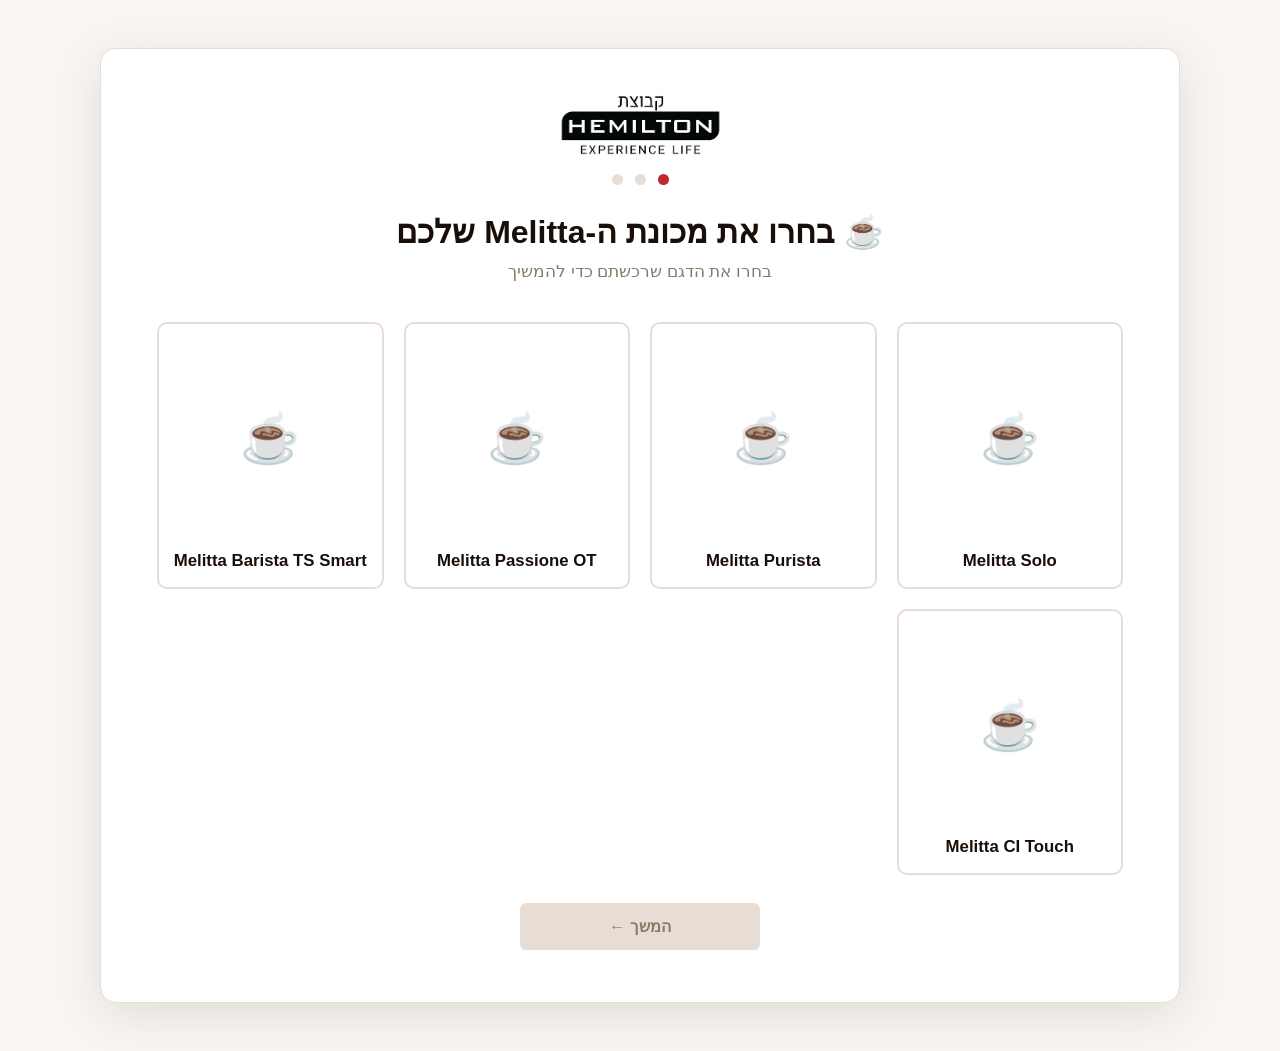
==== melitta/index.html @ 5f7559dd "Add Melitta interface with 5 machines and a fixed gift New melitta/ mirrors the Gaggia flow but is C" ====
<!DOCTYPE html>
<html lang="he" dir="rtl">
<head>
  <meta charset="UTF-8" />
  <meta name="viewport" content="width=device-width, initial-scale=1.0" />
  <title>Melitta Club - הרשמה ובחירת מתנה</title>
  <link rel="stylesheet" href="../styles.css" />
</head>
<body>
  <div class="app-shell">

    <header class="brand-header">
      <img src="../logo.png" alt="קבוצת Hemilton" class="brand-logo" />
    </header>

    <div class="progress-dots" aria-hidden="true">
      <span class="dot active" data-step="0"></span>
      <span class="dot" data-step="1"></span>
      <span class="dot" data-step="2"></span>
    </div>

    <!-- מסך 0: בחירת מכונת קפה -->
    <section id="screen-0" class="screen active" aria-labelledby="screen0-title">
      <div class="screen-header">
        <h1 id="screen0-title">☕ בחרו את מכונת ה-Melitta שלכם</h1>
        <p>בחרו את הדגם שרכשתם כדי להמשיך</p>
      </div>

      <div class="machine-grid" id="machine-grid" role="listbox" aria-label="אפשרויות מכונת קפה"></div>

      <div class="form-actions">
        <button type="button" id="start-button" class="primary-button" disabled>המשך ←</button>
      </div>
    </section>

    <!-- מסך 1: פרטים אישיים -->
    <section id="screen-1" class="screen" aria-labelledby="screen1-title">
      <div class="screen-header">
        <h1 id="screen1-title">☕ מצטרפים למועדון ה-Melitta</h1>
        <p>מלאו את הפרטים שלכם כדי להמשיך למתנה</p>
      </div>

      <form id="details-form" class="details-form" novalidate>
        <div class="field-group">
          <label for="firstName">שם פרטי</label>
          <input type="text" id="firstName" name="firstName" required autocomplete="given-name" />
          <span class="error-msg" data-error-for="firstName"></span>
        </div>

        <div class="field-group">
          <label for="lastName">שם משפחה</label>
          <input type="text" id="lastName" name="lastName" required autocomplete="family-name" />
          <span class="error-msg" data-error-for="lastName"></span>
        </div>

        <div class="field-group">
          <label for="phone">טלפון</label>
          <input type="tel" id="phone" name="phone" required autocomplete="tel" placeholder="05X-XXXXXXX" />
          <span class="error-msg" data-error-for="phone"></span>
        </div>

        <div class="field-group">
          <label for="email">אימייל</label>
          <input type="email" id="email" name="email" required autocomplete="email" placeholder="name@example.com" />
          <span class="error-msg" data-error-for="email"></span>
        </div>

        <div class="field-group field-group--full">
          <label>היכן רכשת את המכונה? <span class="optional-tag">(אופציונלי)</span></label>
          <div class="store-grid" id="store-grid" role="listbox" aria-label="רשת שיווק">
            <button type="button" class="store-tile" data-store="machsanei-hashmal" data-store-label="מחסני חשמל" role="option" aria-selected="false" aria-label="מחסני חשמל">
              <img src="../img/s_machsanei.png" alt="מחסני חשמל" class="store-logo" />
            </button>
            <button type="button" class="store-tile" data-store="ksp" data-store-label="KSP" role="option" aria-selected="false" aria-label="KSP">
              <img src="../img/s_ksp.jpg" alt="KSP" class="store-logo" />
            </button>
            <button type="button" class="store-tile" data-store="bug" data-store-label="באג" role="option" aria-selected="false" aria-label="באג">
              <img src="../img/s_bug.png" alt="באג" class="store-logo" />
            </button>
            <button type="button" class="store-tile store-tile--text" data-store="shekem-electric" data-store-label="שקם אלקטריק" role="option" aria-selected="false" aria-label="שקם אלקטריק">
              <span class="store-name">שקם אלקטריק</span>
            </button>
            <button type="button" class="store-tile store-tile--text" data-store="other" data-store-label="אחר" role="option" aria-selected="false" aria-label="אחר">
              <span class="store-icon">➕</span>
              <span class="store-name">אחר</span>
            </button>
          </div>
          <input type="text" id="store-other" class="store-other-input" placeholder="שם החנות" hidden />
        </div>

        <div class="field-group field-group--full">
          <label for="invoice">חשבונית קנייה <span class="optional-tag">(אופציונלי)</span></label>
          <input type="file" id="invoice" name="invoice" accept="image/*,application/pdf" />
          <span class="file-hint" id="invoice-hint">תמונה או PDF, עד 5MB</span>
          <span class="error-msg" data-error-for="invoice"></span>
        </div>

        <div class="form-actions">
          <button type="submit" class="primary-button">המשך למתנה ←</button>
        </div>
      </form>
    </section>

    <!-- מסך 2: המתנה הקבועה -->
    <section id="screen-2" class="screen" aria-labelledby="screen2-title">
      <div class="screen-header">
        <h1 id="screen2-title">🎁 המתנה שלכם</h1>
        <p>קיבלתם את המתנה הבאה במתנה על רכישת המכונה</p>
      </div>

      <div class="gift-grid gift-grid--single" id="gift-carousel" role="list" aria-label="המתנה שלכם"></div>

      <div class="form-actions">
        <button type="button" id="back-button" class="secondary-button">→ חזרה</button>
        <button type="button" id="confirm-gift-button" class="primary-button" disabled>אישור והרשמה</button>
      </div>
    </section>

    <!-- מסך אישור -->
    <section id="screen-confirm" class="screen" aria-labelledby="confirm-title">
      <div class="confirm-panel">
        <div class="confirm-icon">✅</div>
        <h1 id="confirm-title">תודה, ההרשמה הושלמה!</h1>
        <p>פרטי ההרשמה שלכם:</p>
        <dl class="confirm-details" id="confirm-details"></dl>
        <button type="button" id="restart-button" class="secondary-button">הרשמה חדשה</button>
      </div>
    </section>

  </div>

  <script src="script.js"></script>
</body>
</html>
---- styles.css ----
:root {
  --melitta-red: #c1272d;
  --melitta-red-dark: #9e1f24;
  --text-dark: #1a0f08;
  --text-brown: #5c4035;
  --text-muted: #8a7a6a;
  --bg-cream: #f8f5f2;
  --bg-white: #ffffff;
  --border-light: #e8ddd4;
  --gold-accent: #c9a870;
}

* {
  box-sizing: border-box;
}

body {
  margin: 0;
  font-family: Arial, "Segoe UI", sans-serif;
  background: var(--bg-cream);
  min-height: 100vh;
  display: flex;
  align-items: center;
  justify-content: center;
  padding: 48px 32px;
}

/* ===== גרסת דסקטופ: מיכל רחב ומרווח ===== */
.app-shell {
  width: 100%;
  max-width: 1080px;
  background: var(--bg-white);
  border-radius: 16px;
  box-shadow: 0 12px 48px rgba(26, 15, 8, 0.10);
  border: 1px solid var(--border-light);
  padding: 44px 56px 52px;
  position: relative;
}

/* לקובץ הלוגו יש שוליים לבנים מובנים - הגובה הקבוע + overflow קוצצים אותם */
.brand-header {
  display: flex;
  align-items: center;
  justify-content: center;
  height: 63px;
  overflow: hidden;
  margin-bottom: 18px;
}

.brand-logo {
  width: 175px;
  max-width: 100%;
  height: auto;
}

.progress-dots {
  display: flex;
  justify-content: center;
  gap: 12px;
  margin-bottom: 28px;
}

.dot {
  width: 11px;
  height: 11px;
  border-radius: 50%;
  background: var(--border-light);
  transition: background 0.25s ease;
}

.dot.active {
  background: var(--melitta-red);
}

.screen {
  display: none;
  animation: fade-in 0.3s ease;
}

.screen.active {
  display: block;
}

@keyframes fade-in {
  from { opacity: 0; transform: translateY(8px); }
  to { opacity: 1; transform: translateY(0); }
}

.screen-header {
  text-align: center;
  margin-bottom: 36px;
}

.screen-header h1 {
  font-size: 2rem;
  color: var(--text-dark);
  margin: 0 0 10px;
}

.screen-header p {
  color: var(--text-muted);
  margin: 0;
  font-size: 1.05rem;
}

/* ===== טופס: שתי עמודות בדסקטופ ===== */
.details-form {
  display: grid;
  grid-template-columns: 1fr 1fr;
  gap: 18px 28px;
  max-width: 820px;
  margin: 0 auto;
}

.field-group {
  display: flex;
  flex-direction: column;
  gap: 6px;
  min-width: 0; /* מאפשר לשדות להצטמצם בתוך תא ה-grid */
}

/* שדות שנפרסים על כל הרוחב (חשבונית, כפתורים) */
.field-group--full,
.details-form .form-actions {
  grid-column: 1 / -1;
}

.field-group label {
  font-size: 0.95rem;
  color: var(--text-brown);
  font-weight: 600;
}

.field-group input {
  width: 100%;
  min-width: 0; /* מונע גלישה של input[type=file] שרוחבו המובנה גדול מהתא */
  padding: 13px 16px;
  border: 1.5px solid var(--border-light);
  border-radius: 6px;
  font-size: 1rem;
  background: var(--bg-white);
  outline: none;
  transition: border-color 0.2s ease;
}

.field-group input:focus {
  border-color: var(--melitta-red);
}

.field-group input.invalid {
  border-color: var(--melitta-red);
}

.error-msg {
  color: var(--melitta-red);
  font-size: 0.82rem;
  min-height: 1em;
}

.optional-tag {
  color: var(--text-muted);
  font-weight: 400;
  font-size: 0.85rem;
}

/* בורר רשת שיווק */
.store-grid {
  display: grid;
  grid-template-columns: repeat(5, 1fr);
  gap: 10px;
}

.store-tile {
  display: flex;
  flex-direction: column;
  align-items: center;
  justify-content: center;
  gap: 6px;
  min-height: 64px;
  padding: 10px 8px;
  background: var(--bg-white);
  border: 1.5px solid var(--border-light);
  border-radius: 8px;
  cursor: pointer;
  font-family: inherit;
  transition: border-color 0.2s ease, transform 0.15s ease, box-shadow 0.2s ease;
}

.store-logo {
  max-width: 100%;
  max-height: 34px;
  object-fit: contain;
}

.store-tile:hover {
  transform: translateY(-2px);
  border-color: var(--gold-accent);
}

.store-tile.selected {
  border-color: var(--melitta-red);
  box-shadow: 0 6px 16px rgba(193, 39, 45, 0.18);
  background: var(--bg-cream);
}

.store-icon {
  font-size: 1.6rem;
  line-height: 1;
}

.store-name {
  font-size: 0.78rem;
  font-weight: 600;
  color: var(--text-brown);
  text-align: center;
}

.store-other-input {
  width: 100%;
  min-width: 0;
  margin-top: 10px;
  padding: 12px 14px;
  border: 1.5px solid var(--border-light);
  border-radius: 6px;
  font-size: 1rem;
  font-family: inherit;
  outline: none;
}

.store-other-input:focus {
  border-color: var(--melitta-red);
}

@media (max-width: 900px) {
  .store-grid { grid-template-columns: repeat(3, 1fr); }
}

@media (max-width: 560px) {
  .store-grid { grid-template-columns: repeat(2, 1fr); }
  .store-name { font-size: 0.72rem; }
}

.file-hint {
  color: var(--text-muted);
  font-size: 0.8rem;
}

.field-group input[type="file"] {
  padding: 11px 14px;
  font-size: 0.9rem;
  background: var(--bg-cream);
  cursor: pointer;
}

/* ===== כפתורים: ממורכזים ולא נמתחים לכל הרוחב ===== */
.form-actions {
  display: flex;
  gap: 14px;
  margin-top: 16px;
  justify-content: center;
}

.primary-button, .secondary-button {
  flex: 0 1 240px;
  padding: 14px 28px;
  border-radius: 6px;
  font-size: 1rem;
  font-weight: 600;
  cursor: pointer;
  border: none;
  transition: background 0.2s ease, transform 0.1s ease;
}

.primary-button {
  background: var(--melitta-red);
  color: var(--bg-white);
}

.primary-button:not(:disabled):hover {
  background: var(--melitta-red-dark);
}

.primary-button:disabled {
  background: var(--border-light);
  color: var(--text-muted);
  cursor: not-allowed;
}

.primary-button:not(:disabled):active {
  transform: scale(0.98);
}

.secondary-button {
  background: var(--bg-cream);
  color: var(--text-brown);
  border: 1.5px solid var(--border-light);
}

.secondary-button:hover {
  border-color: var(--gold-accent);
}

.secondary-button:active {
  transform: scale(0.98);
}

/* ===== רשתות: 4 עמודות בדסקטופ ===== */
.machine-grid, .gift-grid {
  display: grid;
  grid-template-columns: repeat(4, 1fr);
  gap: 20px;
  padding: 4px 0 8px;
  margin-bottom: 20px;
}

/* 5 מתנות - שורה אחת בדסקטופ */
.gift-grid {
  grid-template-columns: repeat(5, 1fr);
  gap: 16px;
}

/* מתנה קבועה יחידה - כרטיס אחד ממורכז */
.gift-grid--single {
  grid-template-columns: minmax(0, 320px);
  justify-content: center;
}

.machine-card, .gift-card {
  background: var(--bg-white);
  border: 2px solid var(--border-light);
  border-radius: 10px;
  padding: 22px 16px 24px;
  text-align: center;
  cursor: pointer;
  transition: border-color 0.2s ease, transform 0.2s ease, box-shadow 0.2s ease;
}

.machine-card:hover, .gift-card:hover {
  transform: translateY(-4px);
  border-color: var(--gold-accent);
  box-shadow: 0 10px 24px rgba(26, 15, 8, 0.08);
}

.machine-card.selected, .gift-card.selected {
  border-color: var(--melitta-red);
  box-shadow: 0 10px 26px rgba(193, 39, 45, 0.18);
  background: var(--bg-cream);
}

.machine-card-image, .gift-card-image {
  width: 70%;
  aspect-ratio: 1;
  object-fit: contain;
  margin-bottom: 10px;
}

.machine-card-icon, .gift-icon {
  font-size: 3rem;
  aspect-ratio: 1;
  display: flex;
  align-items: center;
  justify-content: center;
  margin-bottom: 14px;
}

.machine-card h3, .gift-card h3 {
  font-size: 1.05rem;
  margin: 0 0 8px;
  color: var(--text-dark);
}

/* לכרטיסי המכונה אין שורת תיאור - מהדקים את הריווח */
.machine-card {
  padding: 18px 14px 16px;
}

.machine-card h3 {
  margin: 0;
}

.machine-card p, .gift-card p {
  font-size: 0.88rem;
  line-height: 1.45;
  color: var(--text-muted);
  margin: 0;
}

/* ===== מסך אישור ===== */
.confirm-panel {
  text-align: center;
  max-width: 620px;
  margin: 0 auto;
}

.confirm-icon {
  font-size: 3.5rem;
  margin-bottom: 12px;
}

.confirm-details {
  background: var(--bg-cream);
  border-radius: 10px;
  padding: 22px 28px;
  margin: 26px 0;
  text-align: right;
  border: 1px solid var(--border-light);
}

.confirm-details div {
  display: flex;
  justify-content: space-between;
  gap: 16px;
  padding: 10px 0;
  font-size: 1rem;
  border-bottom: 1px solid var(--border-light);
}

.confirm-details div:last-child {
  border-bottom: none;
}

.confirm-details dt {
  color: var(--text-muted);
}

.confirm-details dd {
  margin: 0;
  font-weight: 600;
  color: var(--text-dark);
  overflow-wrap: anywhere;
}

/* ===== התאמה למסכים בינוניים (טאבלט) ===== */
@media (max-width: 900px) {
  body { padding: 32px 20px; }

  .app-shell {
    padding: 32px 28px 36px;
  }

  .screen-header h1 { font-size: 1.6rem; }

  .machine-grid, .gift-grid {
    grid-template-columns: repeat(2, 1fr);
    gap: 16px;
  }

  .details-form {
    grid-template-columns: 1fr;
    gap: 16px;
  }
}

/* ===== התאמה למסכים קטנים (מובייל) ===== */
@media (max-width: 560px) {
  body { padding: 20px 12px; }

  .app-shell {
    padding: 24px 18px 30px;
    border-radius: 12px;
  }

  .brand-header { height: 49px; }
  .brand-logo { width: 133px; }

  .screen-header { margin-bottom: 24px; }
  .screen-header h1 { font-size: 1.35rem; }
  .screen-header p { font-size: 0.95rem; }

  .machine-grid, .gift-grid { gap: 12px; }

  .machine-card, .gift-card { padding: 16px 12px 18px; }
  .machine-card h3, .gift-card h3 { font-size: 0.95rem; }
  .machine-card p, .gift-card p { font-size: 0.78rem; }

  .form-actions { flex-direction: column-reverse; }
  .primary-button, .secondary-button { flex: 1 1 auto; width: 100%; }

  /* מונע זום אוטומטי ב-iOS Safari - שדה קלט מתחת ל-16px גורם להגדלה בפוקוס */
  .field-group input,
  .field-group input[type="file"] {
    font-size: 16px;
  }

  /* פרטי האישור: תווית מעל הערך, כדי שערכים ארוכים (אימייל) לא יגלשו מהתיבה */
  .confirm-details {
    padding: 16px 18px;
  }

  .confirm-details div {
    flex-direction: column;
    align-items: flex-start;
    gap: 2px;
    padding: 9px 0;
    font-size: 0.95rem;
  }
}
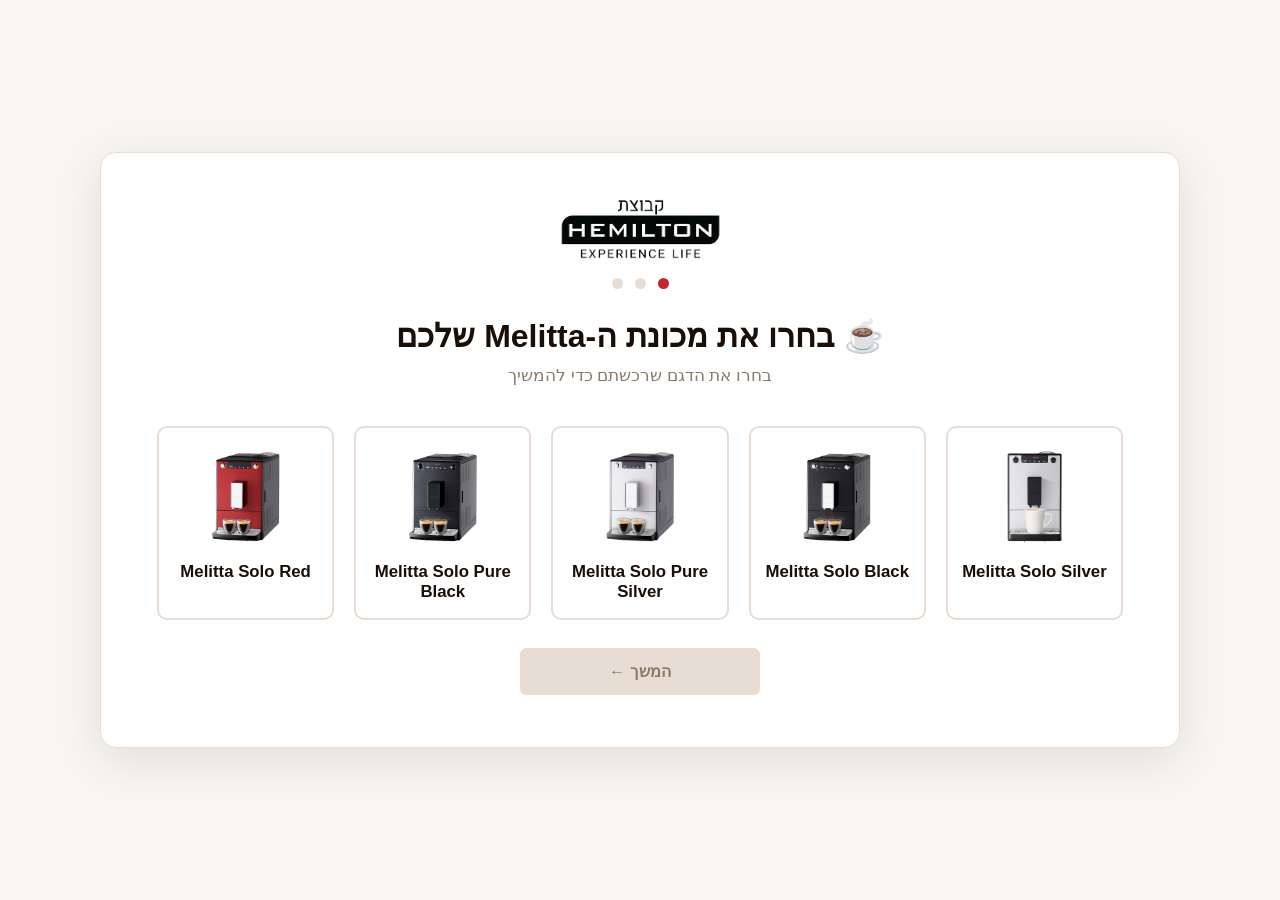
==== commit 754207a7: "Melitta: machines in a single desktop row Add .machine-grid--row (5 columns) scoped to the Melitta p" ====
--- a/melitta/index.html
+++ b/melitta/index.html
@@ -26,7 +26,7 @@
         <p>בחרו את הדגם שרכשתם כדי להמשיך</p>
       </div>
 
-      <div class="machine-grid" id="machine-grid" role="listbox" aria-label="אפשרויות מכונת קפה"></div>
+      <div class="machine-grid machine-grid--row" id="machine-grid" role="listbox" aria-label="אפשרויות מכונת קפה"></div>
 
       <div class="form-actions">
         <button type="button" id="start-button" class="primary-button" disabled>המשך ←</button>
--- a/styles.css
+++ b/styles.css
@@ -325,6 +325,11 @@
   justify-content: center;
 }
 
+/* מכונות בשורה אחת בדסקטופ (למשל 5 גווני Melitta Solo) */
+.machine-grid--row {
+  grid-template-columns: repeat(5, 1fr);
+}
+
 .machine-card, .gift-card {
   background: var(--bg-white);
   border: 2px solid var(--border-light);
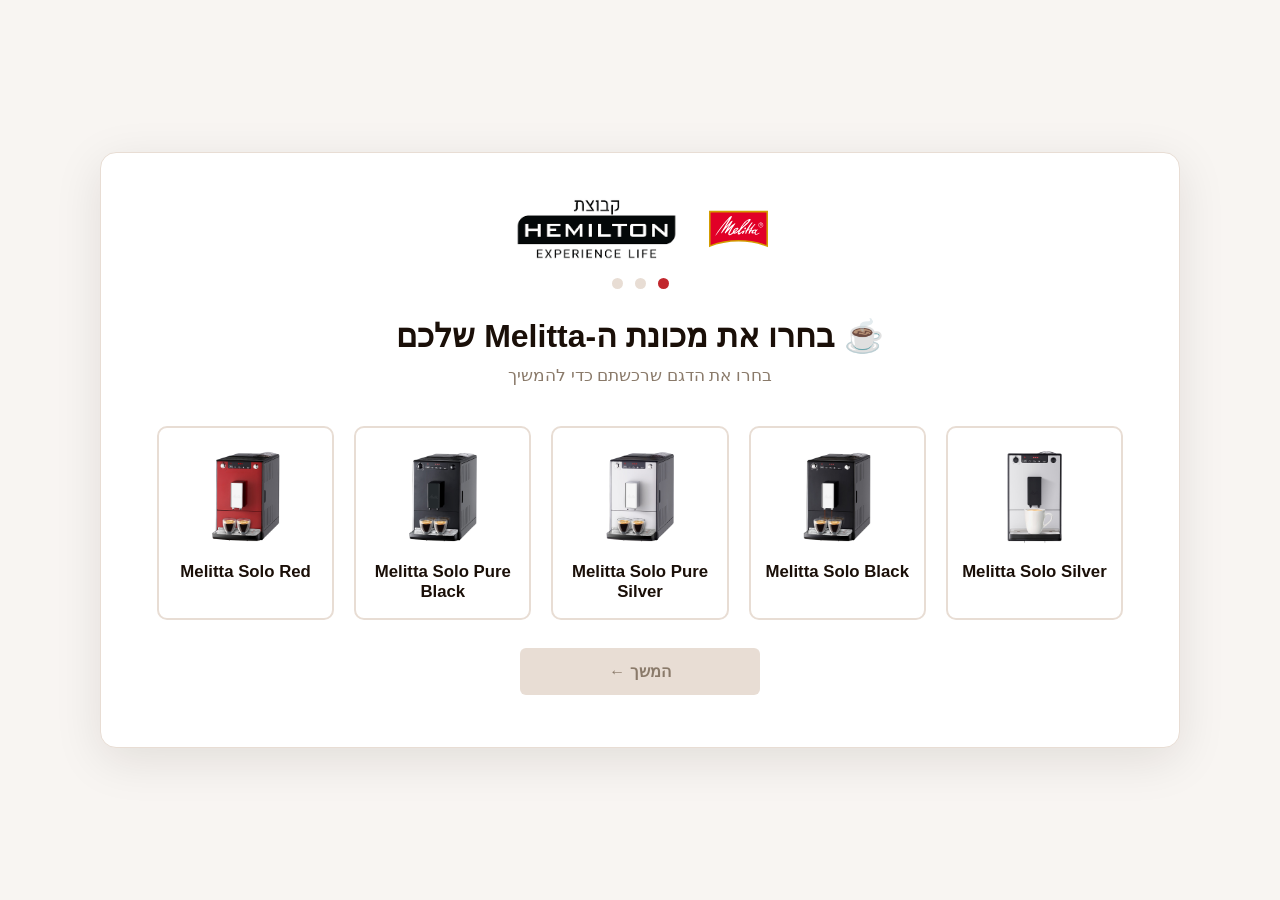
==== commit c36f75e1: "Melitta: add Melitta brand logo to the right of the Hemilton logo Official Melitta wordmark (Wikimed" ====
--- a/melitta/index.html
+++ b/melitta/index.html
@@ -10,6 +10,7 @@
   <div class="app-shell">
 
     <header class="brand-header">
+      <img src="img/melitta-logo.svg" alt="Melitta" class="brand-logo brand-logo--melitta" />
       <img src="../logo.png" alt="קבוצת Hemilton" class="brand-logo" />
     </header>
 
--- a/styles.css
+++ b/styles.css
@@ -42,6 +42,7 @@
   display: flex;
   align-items: center;
   justify-content: center;
+  gap: 22px;
   height: 63px;
   overflow: hidden;
   margin-bottom: 18px;
@@ -51,6 +52,12 @@
   width: 175px;
   max-width: 100%;
   height: auto;
+}
+
+/* לוגו Melitta נוסף בכותרת - ממודד לפי גובה כדי לשבת לצד לוגו המילטון */
+.brand-header .brand-logo--melitta {
+  width: auto;
+  height: 40px;
 }
 
 .progress-dots {
@@ -465,8 +472,9 @@
     border-radius: 12px;
   }
 
-  .brand-header { height: 49px; }
+  .brand-header { height: 49px; gap: 14px; }
   .brand-logo { width: 133px; }
+  .brand-header .brand-logo--melitta { height: 30px; }
 
   .screen-header { margin-bottom: 24px; }
   .screen-header h1 { font-size: 1.35rem; }
